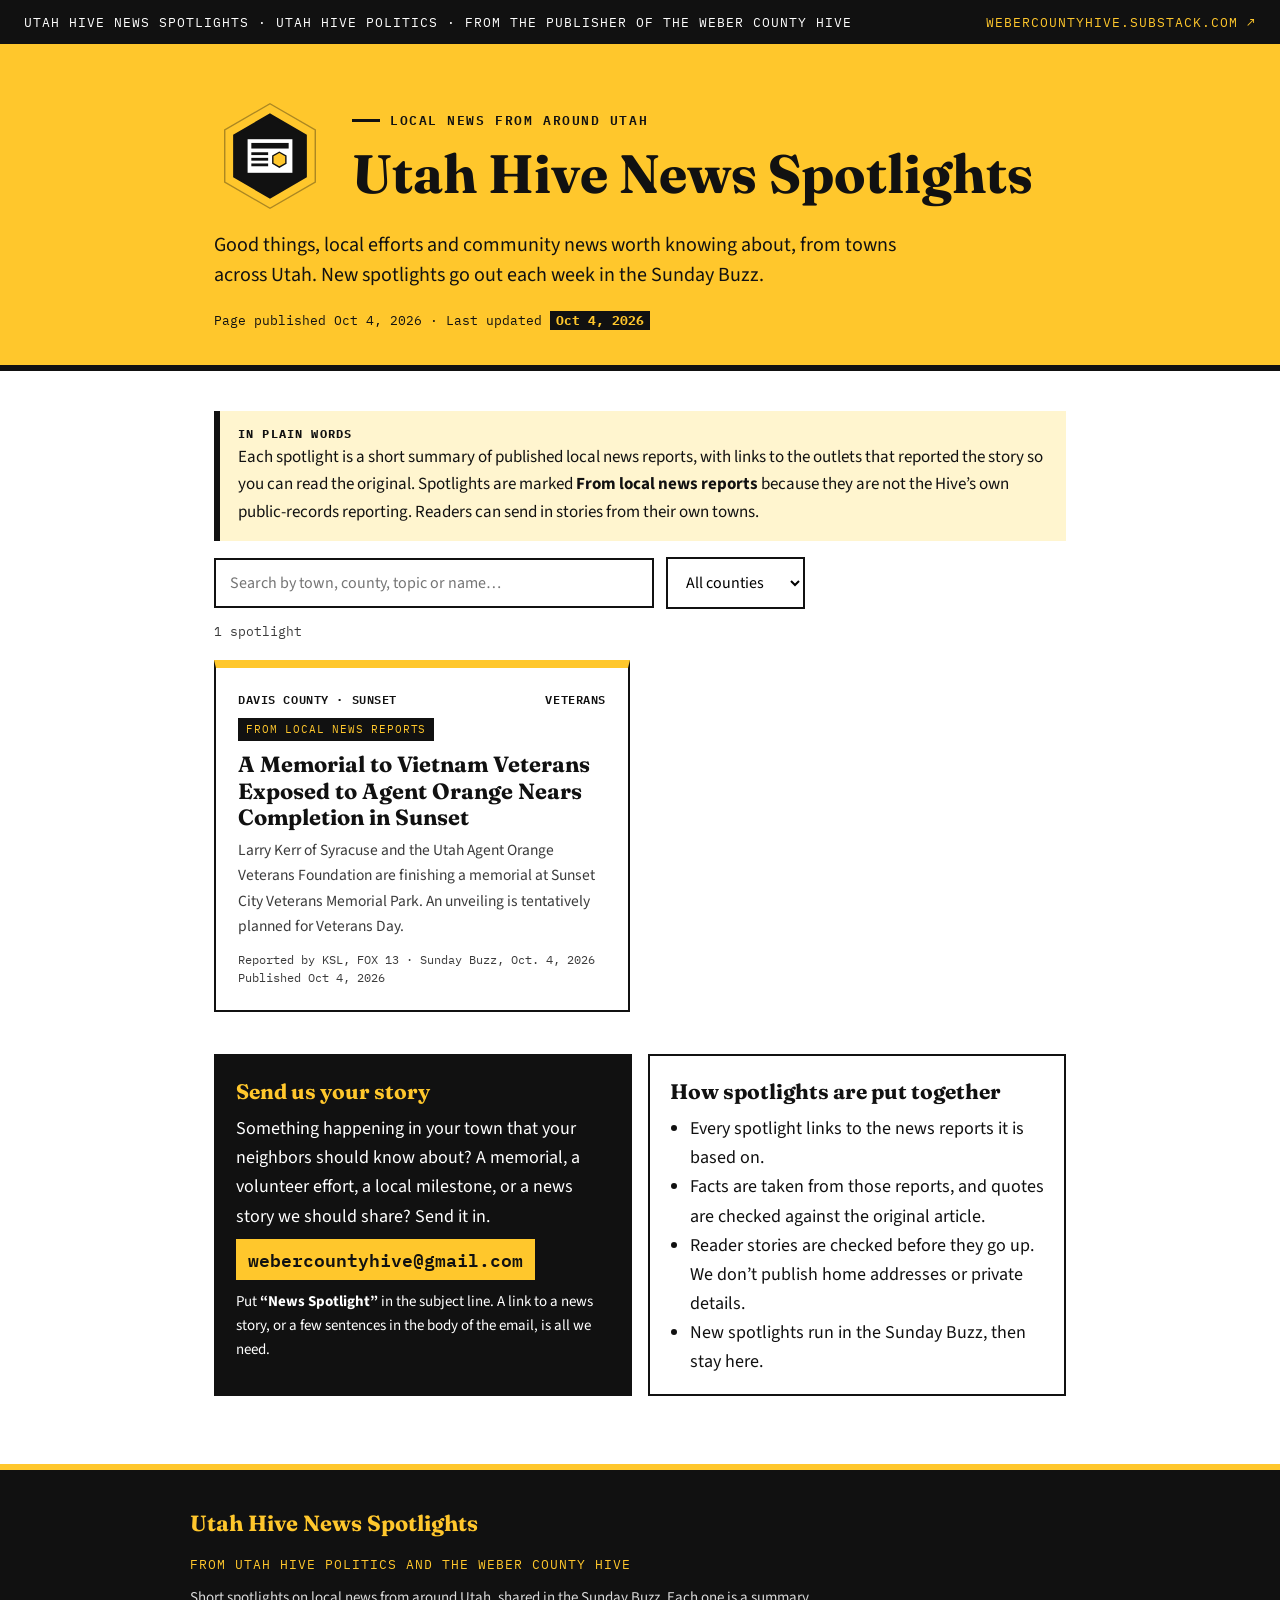
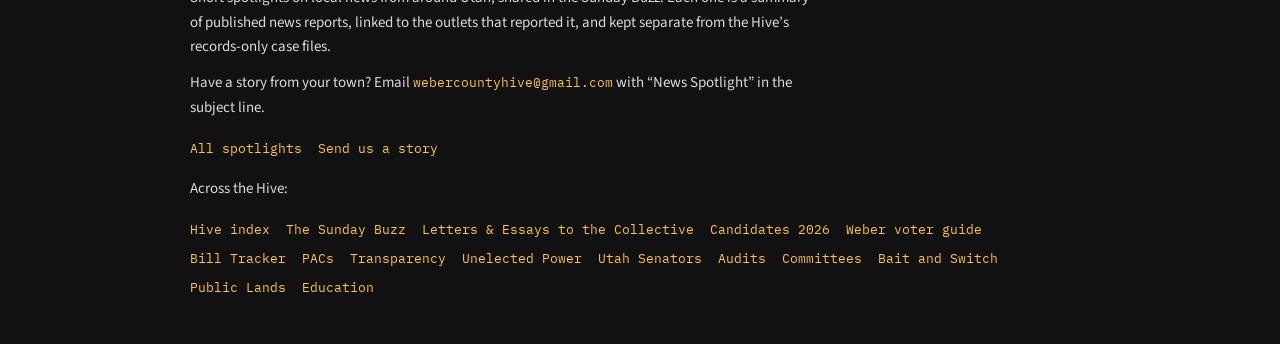
==== index.html @ 9577fe10 "Add files via upload" ====
<!DOCTYPE html>
<html lang="en">
<head>
<meta charset="UTF-8">
<meta name="viewport" content="width=device-width, initial-scale=1.0">
<title>Utah Hive News Spotlights — Utah Hive Politics</title>
<meta name="description" content="Short spotlights on local news from around Utah, shared in the Sunday Buzz, with links to the outlets that reported each story.">
<link rel="icon" href="data:image/svg+xml,%3Csvg xmlns='http://www.w3.org/2000/svg' viewBox='0 0 120 120'%3E%3Cpolygon points='60,8 105,34 105,86 60,112 15,86 15,34' fill='%23111' stroke='%23FFC72C' stroke-width='8'/%3E%3Cpolygon points='60,44 74,52 74,68 60,76 46,68 46,52' fill='%23FFC72C'/%3E%3C/svg%3E">
<link rel="preconnect" href="https://fonts.googleapis.com"><link rel="preconnect" href="https://fonts.gstatic.com" crossorigin><link href="https://fonts.googleapis.com/css2?family=Fraunces:ital,opsz,wght@0,9..144,400;0,9..144,600;0,9..144,700;1,9..144,500&family=Source+Sans+3:ital,wght@0,400;0,600;0,700;1,400&family=IBM+Plex+Mono:wght@400;500;600&display=swap" rel="stylesheet">
<link rel="stylesheet" href="style.css?v=1">
</head>
<body>
<div class="topbar"><span>Utah Hive News Spotlights · Utah Hive Politics · from the publisher of The Weber County Hive</span><a href="https://webercountyhive.substack.com/" target="_blank" rel="noopener">webercountyhive.substack.com ↗</a></div>
<div class="band"><header class="masthead"><div class="mhead"><svg class="mark" viewBox="0 0 120 120" aria-hidden="true"><polygon points="60,4 108.5,32 108.5,88 60,116 11.5,88 11.5,32" fill="none" stroke="#111" stroke-opacity=".35" stroke-width="1.5"/><polygon points="60,16 98,38 98,82 60,104 22,82 22,38" fill="#111" stroke="#111" stroke-width="3"/><rect x="36" y="42" width="48" height="36" fill="#fff"/><rect x="40" y="46" width="40" height="6" fill="#111"/><rect x="40" y="56" width="18" height="3" fill="#111"/><rect x="40" y="62" width="18" height="3" fill="#111"/><rect x="40" y="68" width="18" height="3" fill="#111"/><polygon points="70,56 77,60 77,68 70,72 63,68 63,60" fill="#FFC72C" stroke="#111" stroke-width="1.5"/></svg><div>
  <div class="eyebrow">Local news from around Utah</div>
  <h1 class="title">Utah Hive News Spotlights</h1></div></div>
  <p class="dek">Good things, local efforts and community news worth knowing about, from towns across Utah. New spotlights go out each week in the Sunday Buzz.</p>
  <div class="dates">Page published <span data-site="pagePublished"></span> · Last updated <span class="upd" data-site="pageUpdated"></span></div>
</header></div>

<section>
  <p class="plain"><b>IN PLAIN WORDS</b>Each spotlight is a short summary of published local news reports, with links to the outlets that reported the story so you can read the original. Spotlights are marked <strong>From local news reports</strong> because they are not the Hive&rsquo;s own public-records reporting. Readers can send in stories from their own towns.</p>
  <div class="bar">
    <input id="q" type="text" placeholder="Search by town, county, topic or name…" autocomplete="off" aria-label="Search spotlights">
    <select id="county" aria-label="Filter by county"><option value="">All counties</option></select>
    <div class="count" id="count"></div>
  </div>
  <div class="docket" id="docket"></div>
  <div class="empty" id="empty" style="display:none;"><h3>Nothing matches that search</h3><div>Try a town or county name.</div></div>
</section>

<section id="submit">
  <div class="two">
    <div class="box dark"><h3>Send us your story</h3>
      <p style="margin:0;">Something happening in your town that your neighbors should know about? A memorial, a volunteer effort, a local milestone, or a news story we should share? Send it in.</p>
      <a class="email" href="mailto:webercountyhive@gmail.com?subject=News%20Spotlight">webercountyhive@gmail.com</a>
      <p style="margin:6px 0 0;font-size:15px;">Put <strong>&ldquo;News Spotlight&rdquo;</strong> in the subject line. A link to a news story, or a few sentences in the body of the email, is all we need.</p></div>
    <div class="box"><h3>How spotlights are put together</h3>
      <ul style="margin:0;padding-left:20px;">
        <li>Every spotlight links to the news reports it is based on.</li>
        <li>Facts are taken from those reports, and quotes are checked against the original article.</li>
        <li>Reader stories are checked before they go up. We don&rsquo;t publish home addresses or private details.</li>
        <li>New spotlights run in the Sunday Buzz, then stay here.</li>
      </ul></div>
  </div>
</section>

<footer class="site-footer"><div class="wrap">
  <h3>Utah Hive News Spotlights</h3><p style="color:var(--yellow);font-family:'IBM Plex Mono',monospace;font-size:12.5px;letter-spacing:.08em;text-transform:uppercase;">From Utah Hive Politics and The Weber County Hive</p>
  <p>Short spotlights on local news from around Utah, shared in the Sunday Buzz. Each one is a summary of published news reports, linked to the outlets that reported it, and kept separate from the Hive&rsquo;s records-only case files.</p>
  <p>Have a story from your town? Email <a href="mailto:webercountyhive@gmail.com?subject=News%20Spotlight">webercountyhive@gmail.com</a> with &ldquo;News Spotlight&rdquo; in the subject line.</p>
  <div class="site-links"><a href="index.html">All spotlights</a><a href="index.html#submit">Send us a story</a></div>
  <p style="margin-top:6px;">Across the Hive:</p>
  <div class="site-links"><a href="https://weber-county-hive.github.io/-weber-county-hive-index/">Hive index</a><a href="https://weber-county-hive.github.io/sunday_buzz/">The Sunday Buzz</a><a href="https://weber-county-hive.github.io/Letters-Essays-to-the-Collective/">Letters &amp; Essays to the Collective</a><a href="https://weber-county-hive.github.io/candidates2026/">Candidates 2026</a><a href="https://weber-county-hive.github.io/candidates2026/weber-2026-voter-guide.html">Weber voter guide</a><a href="https://weber-county-hive.github.io/Bill-Tracker/">Bill Tracker</a><a href="https://weber-county-hive.github.io/pac/">PACs</a><a href="https://weber-county-hive.github.io/Transparency/">Transparency</a><a href="https://weber-county-hive.github.io/Unelected-Power/">Unelected Power</a><a href="https://weber-county-hive.github.io/utah-senators/">Utah Senators</a><a href="https://weber-county-hive.github.io/audits/">Audits</a><a href="https://weber-county-hive.github.io/committees/">Committees</a><a href="https://weber-county-hive.github.io/bait-and-switch/">Bait and Switch</a><a href="https://weber-county-hive.github.io/public-lands/">Public Lands</a><a href="https://weber-county-hive.github.io/Education/">Education</a></div>
</div></footer>
<script src="spotlights-data.js?v=1"></script>
<script>
document.querySelectorAll('[data-site]').forEach(el=>{el.textContent=SITE[el.dataset.site];});
const docket=document.getElementById('docket'),q=document.getElementById('q'),sel=document.getElementById('county'),count=document.getElementById('count'),empty=document.getElementById('empty');
function esc(s){return String(s==null?'':s).replace(/[&<>"]/g,c=>({'&':'&amp;','<':'&lt;','>':'&gt;','"':'&quot;'}[c]));}
[...new Set(SPOTLIGHTS.map(s=>s.county))].sort().forEach(c=>{const o=document.createElement('option');o.value=c;o.textContent=c;sel.appendChild(o);});
function card(s){
  const dl=s.updated&&s.updated!==s.published?`Published ${esc(s.published)} · <strong>Updated ${esc(s.updated)}</strong>`:`Published ${esc(s.published)}`;
  return `<a class="card" href="${esc(s.link)}"><div class="row"><span>${esc(s.county)}${s.city?' · '+esc(s.city):''}</span><span>${esc(s.topic)}</span></div><span class="badge ${s.from==='reader'?'rdr':''}">${s.from==='reader'?'Sent in by a reader':'From local news reports'}</span><h2>${esc(s.title)}</h2><p>${esc(s.summary)}</p><div class="meta">Reported by ${esc((s.sources||[]).join(', '))}${s.buzz?' · Sunday Buzz, '+esc(s.buzz):''}</div><div class="meta">${dl}</div></a>`;
}
function render(){
  const t=q.value.trim().toLowerCase(),c=sel.value;
  const list=SPOTLIGHTS.filter(s=>(!c||s.county===c)&&(!t||[s.title,s.county,s.city,s.topic,s.summary,(s.sources||[]).join(' ')].join(' ').toLowerCase().includes(t)));
  docket.innerHTML=list.map(card).join('');
  empty.style.display=list.length?'none':'block';
  count.textContent=`${SPOTLIGHTS.length} spotlight${SPOTLIGHTS.length===1?'':'s'}`+(list.length!==SPOTLIGHTS.length?` · showing ${list.length}`:'');
}
q.addEventListener('input',render);sel.addEventListener('change',render);render();
</script>
</body>
</html>
---- style.css ----
/* Utah Hive News Spotlights — yellow, black and white */
:root{--yellow:#FFC72C;--yellow-soft:#FFF5CF;--black:#111111;--white:#FFFFFF;--ink:#111111;--ink-soft:#3B3B3B;--line:#D9D9D9;--max:900px;}
*{box-sizing:border-box;}
body{margin:0;background:var(--white);color:var(--ink);font-family:'Source Sans 3',sans-serif;font-size:18px;line-height:1.62;}
a{color:var(--black);text-decoration-color:var(--yellow);text-decoration-thickness:3px;text-underline-offset:3px;}
a:hover{background:var(--yellow-soft);}
h1,h2,h3{font-family:'Fraunces',serif;font-weight:700;margin:0;}
.mono{font-family:'IBM Plex Mono',monospace;}
.topbar{background:var(--black);color:var(--white);padding:12px 24px;font-family:'IBM Plex Mono',monospace;font-size:12.5px;letter-spacing:.08em;text-transform:uppercase;display:flex;justify-content:space-between;flex-wrap:wrap;gap:8px;}
.topbar a{color:var(--yellow);text-decoration:none;}
.topbar a:hover{background:none;color:var(--white);}
.band{background:var(--yellow);border-bottom:6px solid var(--black);}
header.masthead{padding:56px 24px 34px;max-width:var(--max);margin:0 auto;}
.mhead{display:flex;gap:26px;align-items:center;}
.mark{width:112px;height:112px;flex:none;}
.eyebrow{font-family:'IBM Plex Mono',monospace;font-size:13px;letter-spacing:.12em;text-transform:uppercase;margin-bottom:14px;display:flex;align-items:center;gap:10px;font-weight:600;}
.eyebrow::before{content:"";width:28px;height:3px;background:var(--black);display:inline-block;}
h1.title{font-size:clamp(32px,5.6vw,54px);line-height:1.06;max-width:780px;}
.dek{font-size:20px;max-width:700px;margin-top:18px;line-height:1.5;}
.dates{font-family:'IBM Plex Mono',monospace;font-size:13px;margin-top:18px;}
.dates .upd{font-weight:700;background:var(--black);color:var(--yellow);padding:1px 6px;}
.crumb{font-family:'IBM Plex Mono',monospace;font-size:12.5px;margin-bottom:18px;}
section{max-width:var(--max);margin:0 auto;padding:30px 24px 0;}
section h2{font-size:28px;margin-bottom:10px;}
.plain{background:var(--yellow-soft);border-left:6px solid var(--black);padding:14px 18px;margin:10px 0 16px;font-size:17px;}
.plain b{font-family:'IBM Plex Mono',monospace;font-size:11.5px;letter-spacing:.1em;display:block;}
.box{background:var(--white);border:2px solid var(--black);padding:18px 20px;margin:12px 0;}
.box h3{font-size:21px;margin-bottom:6px;}
.box.dark{background:var(--black);color:var(--white);}
.box.dark h3{color:var(--yellow);}
.box.dark a{color:var(--yellow);text-decoration-color:var(--white);}
.box.dark a:hover{background:none;color:var(--white);}
.email{display:inline-block;font-family:'IBM Plex Mono',monospace;font-size:18px;font-weight:600;background:var(--yellow);color:var(--black)!important;padding:6px 12px;margin:8px 0 4px;text-decoration:none!important;}
.email:hover{background:var(--white)!important;}
.two{display:grid;grid-template-columns:1fr 1fr;gap:16px;}
.bar{display:flex;gap:12px;flex-wrap:wrap;align-items:center;}
.bar input,.bar select{padding:12px 14px;font-size:16px;border:2px solid var(--black);background:var(--white);font-family:'Source Sans 3',sans-serif;}
.bar input{flex:1;min-width:200px;max-width:440px;}
.count{font-family:'IBM Plex Mono',monospace;font-size:13px;color:var(--ink-soft);width:100%;}
.docket{display:grid;grid-template-columns:repeat(auto-fill,minmax(300px,1fr));gap:20px;margin-top:18px;}
.card{background:var(--white);border:2px solid var(--black);border-top:8px solid var(--yellow);padding:22px;display:flex;flex-direction:column;text-decoration:none;color:var(--ink);}
.card:hover{background:var(--yellow-soft);box-shadow:6px 6px 0 var(--black);}
.row{display:flex;justify-content:space-between;gap:10px;font-family:'IBM Plex Mono',monospace;font-size:11.5px;letter-spacing:.05em;text-transform:uppercase;font-weight:600;}
.card h2{font-size:22px;line-height:1.2;margin:10px 0 8px;}
.card p{font-size:15.5px;color:var(--ink-soft);margin:0 0 12px;flex-grow:1;}
.meta{font-family:'IBM Plex Mono',monospace;font-size:11.5px;color:var(--ink-soft);}
.badge{display:inline-block;font-family:'IBM Plex Mono',monospace;font-size:10.5px;letter-spacing:.08em;text-transform:uppercase;padding:3px 8px;margin-top:10px;align-self:flex-start;background:var(--black);color:var(--yellow);}
.badge.rdr{background:var(--yellow);color:var(--black);border:1px solid var(--black);}
.empty{border:2px dashed var(--black);padding:26px;text-align:center;margin-top:18px;}
.label{display:inline-block;font-family:'IBM Plex Mono',monospace;font-size:12px;letter-spacing:.1em;text-transform:uppercase;background:var(--black);color:var(--yellow);padding:4px 10px;margin-bottom:12px;}
.facts{display:grid;grid-template-columns:repeat(auto-fit,minmax(190px,1fr));gap:12px;margin:14px 0;}
.fact{background:var(--black);color:var(--white);padding:16px;}
.fact .n{font-family:'Fraunces',serif;font-size:30px;font-weight:700;color:var(--yellow);line-height:1.1;}
.fact .l{font-family:'IBM Plex Mono',monospace;font-size:11.5px;letter-spacing:.06em;text-transform:uppercase;margin-top:6px;}
blockquote{margin:16px 0;padding:6px 0 6px 18px;border-left:6px solid var(--yellow);font-family:'Fraunces',serif;font-size:21px;}
blockquote cite{display:block;font-family:'IBM Plex Mono',monospace;font-size:12px;font-style:normal;margin-top:6px;color:var(--ink-soft);}
details{border:2px solid var(--black);padding:12px 16px;margin:14px 0;}
details summary{cursor:pointer;font-family:'IBM Plex Mono',monospace;font-size:13px;letter-spacing:.06em;text-transform:uppercase;font-weight:600;}
details ul{margin:10px 0 0;padding-left:20px;font-size:16px;}
.site-links{display:flex;flex-wrap:wrap;gap:8px 16px;margin-top:6px;}
footer.site-footer{background:var(--black);color:var(--white);padding:36px 24px 46px;margin-top:56px;border-top:6px solid var(--yellow);}
footer.site-footer .wrap{max-width:var(--max);margin:0 auto;display:flex;flex-direction:column;gap:12px;}
footer.site-footer h3{color:var(--yellow);font-size:22px;}
footer.site-footer p{color:#DADADA;font-size:15px;max-width:620px;margin:0;}
footer.site-footer a{color:var(--yellow);text-decoration:none;font-family:'IBM Plex Mono',monospace;font-size:13px;}
footer.site-footer a:hover{background:none;color:var(--white);}
@media(max-width:640px){.mhead{flex-direction:column;align-items:flex-start;gap:14px;}.mark{width:76px;height:76px;}header.masthead{padding:40px 16px 28px;}section{padding:24px 16px 0;}.two{grid-template-columns:1fr;}.topbar{padding:10px 16px;}}
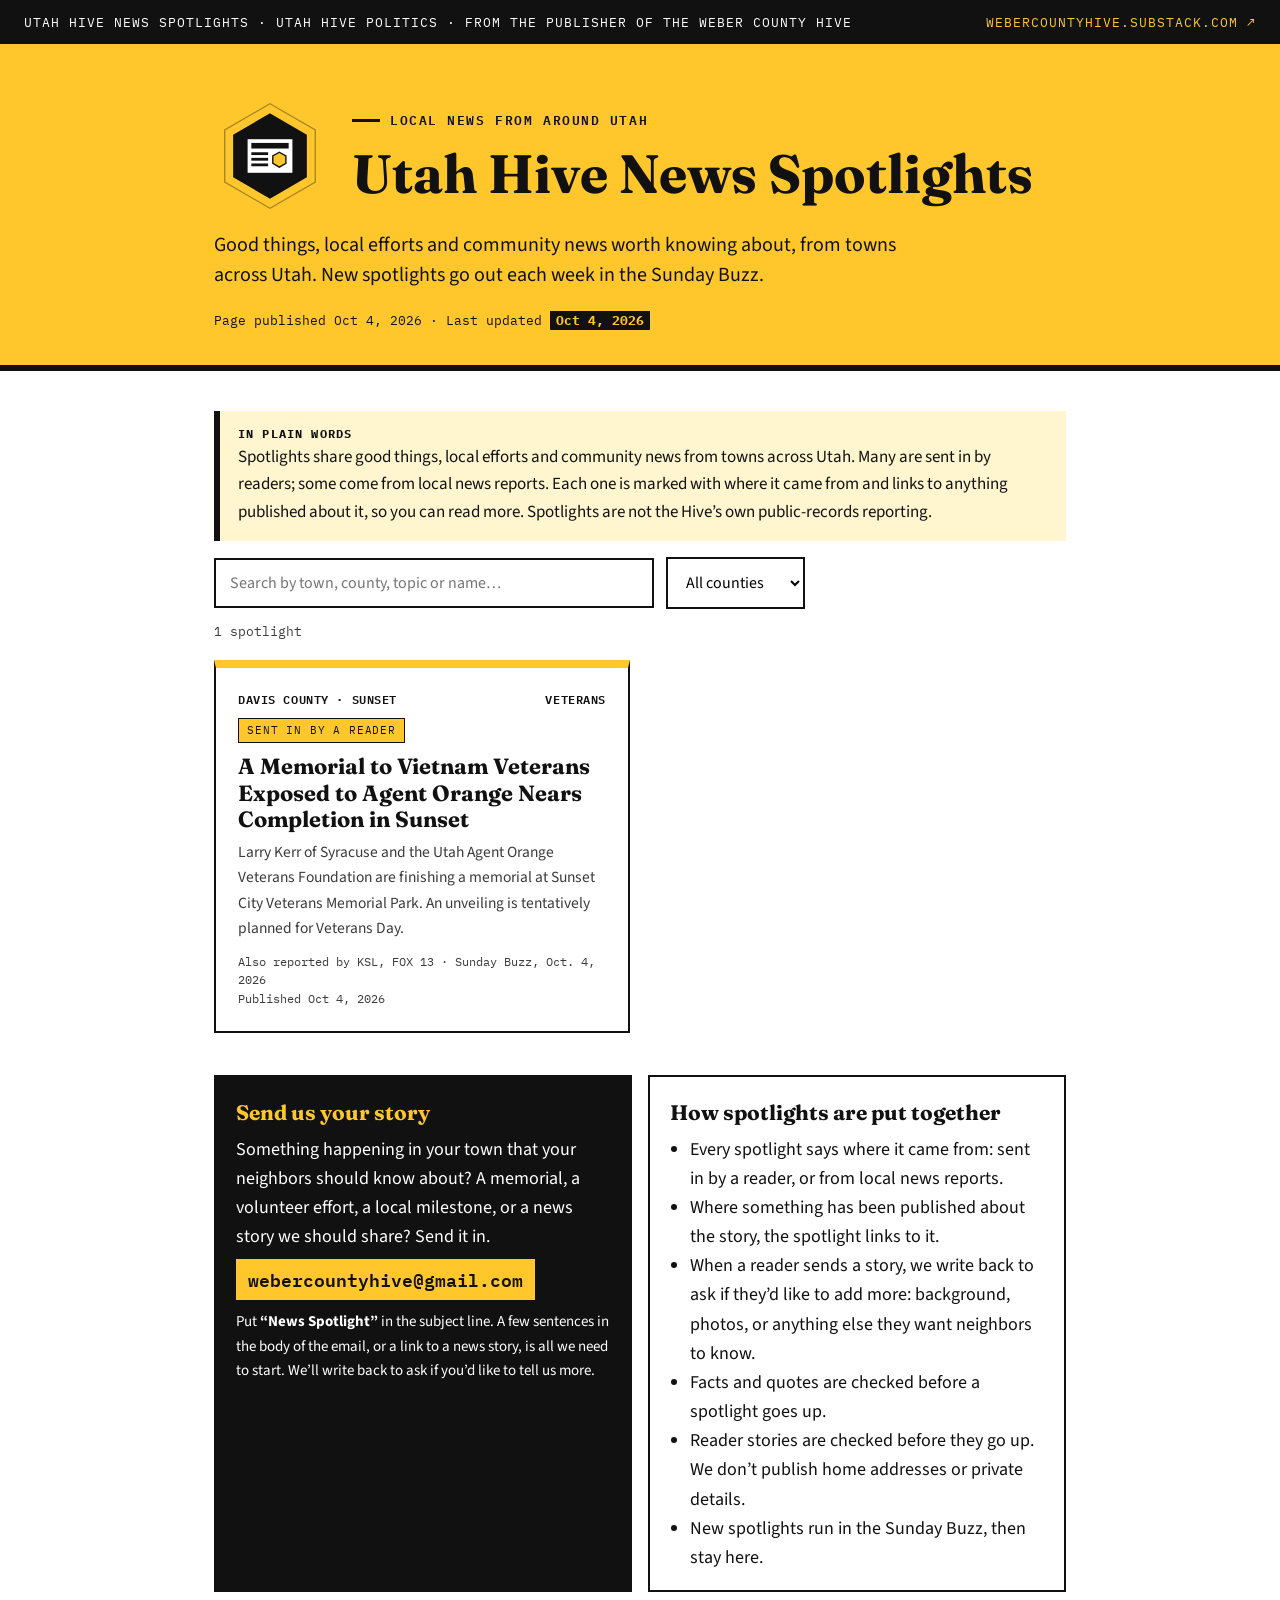
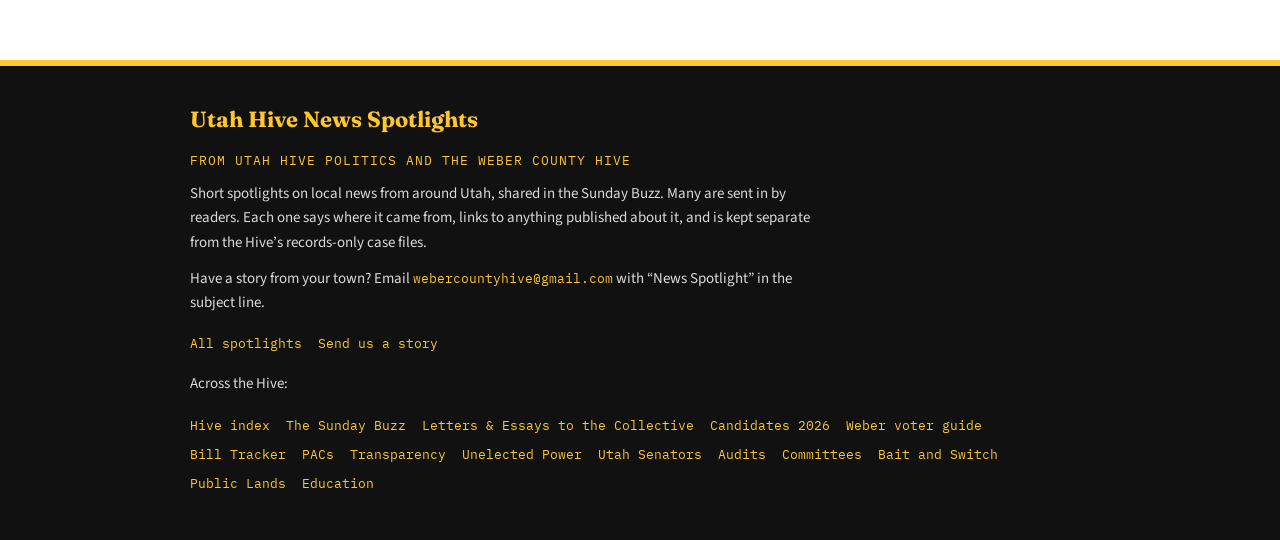
==== commit 1372724c: "Add files via upload" ====
--- a/index.html
+++ b/index.html
@@ -4,7 +4,7 @@
 <meta charset="UTF-8">
 <meta name="viewport" content="width=device-width, initial-scale=1.0">
 <title>Utah Hive News Spotlights — Utah Hive Politics</title>
-<meta name="description" content="Short spotlights on local news from around Utah, shared in the Sunday Buzz, with links to the outlets that reported each story.">
+<meta name="description" content="Short spotlights on local news from around Utah, shared in the Sunday Buzz, many sent in by readers.">
 <link rel="icon" href="data:image/svg+xml,%3Csvg xmlns='http://www.w3.org/2000/svg' viewBox='0 0 120 120'%3E%3Cpolygon points='60,8 105,34 105,86 60,112 15,86 15,34' fill='%23111' stroke='%23FFC72C' stroke-width='8'/%3E%3Cpolygon points='60,44 74,52 74,68 60,76 46,68 46,52' fill='%23FFC72C'/%3E%3C/svg%3E">
 <link rel="preconnect" href="https://fonts.googleapis.com"><link rel="preconnect" href="https://fonts.gstatic.com" crossorigin><link href="https://fonts.googleapis.com/css2?family=Fraunces:ital,opsz,wght@0,9..144,400;0,9..144,600;0,9..144,700;1,9..144,500&family=Source+Sans+3:ital,wght@0,400;0,600;0,700;1,400&family=IBM+Plex+Mono:wght@400;500;600&display=swap" rel="stylesheet">
 <link rel="stylesheet" href="style.css?v=1">
@@ -19,7 +19,7 @@
 </header></div>
 
 <section>
-  <p class="plain"><b>IN PLAIN WORDS</b>Each spotlight is a short summary of published local news reports, with links to the outlets that reported the story so you can read the original. Spotlights are marked <strong>From local news reports</strong> because they are not the Hive&rsquo;s own public-records reporting. Readers can send in stories from their own towns.</p>
+  <p class="plain"><b>IN PLAIN WORDS</b>Spotlights share good things, local efforts and community news from towns across Utah. Many are sent in by readers; some come from local news reports. Each one is marked with where it came from and links to anything published about it, so you can read more. Spotlights are not the Hive&rsquo;s own public-records reporting.</p>
   <div class="bar">
     <input id="q" type="text" placeholder="Search by town, county, topic or name…" autocomplete="off" aria-label="Search spotlights">
     <select id="county" aria-label="Filter by county"><option value="">All counties</option></select>
@@ -34,11 +34,13 @@
     <div class="box dark"><h3>Send us your story</h3>
       <p style="margin:0;">Something happening in your town that your neighbors should know about? A memorial, a volunteer effort, a local milestone, or a news story we should share? Send it in.</p>
       <a class="email" href="mailto:webercountyhive@gmail.com?subject=News%20Spotlight">webercountyhive@gmail.com</a>
-      <p style="margin:6px 0 0;font-size:15px;">Put <strong>&ldquo;News Spotlight&rdquo;</strong> in the subject line. A link to a news story, or a few sentences in the body of the email, is all we need.</p></div>
+      <p style="margin:6px 0 0;font-size:15px;">Put <strong>&ldquo;News Spotlight&rdquo;</strong> in the subject line. A few sentences in the body of the email, or a link to a news story, is all we need to start. We&rsquo;ll write back to ask if you&rsquo;d like to tell us more.</p></div>
     <div class="box"><h3>How spotlights are put together</h3>
       <ul style="margin:0;padding-left:20px;">
-        <li>Every spotlight links to the news reports it is based on.</li>
-        <li>Facts are taken from those reports, and quotes are checked against the original article.</li>
+        <li>Every spotlight says where it came from: sent in by a reader, or from local news reports.</li>
+        <li>Where something has been published about the story, the spotlight links to it.</li>
+        <li>When a reader sends a story, we write back to ask if they&rsquo;d like to add more: background, photos, or anything else they want neighbors to know.</li>
+        <li>Facts and quotes are checked before a spotlight goes up.</li>
         <li>Reader stories are checked before they go up. We don&rsquo;t publish home addresses or private details.</li>
         <li>New spotlights run in the Sunday Buzz, then stay here.</li>
       </ul></div>
@@ -47,7 +49,7 @@
 
 <footer class="site-footer"><div class="wrap">
   <h3>Utah Hive News Spotlights</h3><p style="color:var(--yellow);font-family:'IBM Plex Mono',monospace;font-size:12.5px;letter-spacing:.08em;text-transform:uppercase;">From Utah Hive Politics and The Weber County Hive</p>
-  <p>Short spotlights on local news from around Utah, shared in the Sunday Buzz. Each one is a summary of published news reports, linked to the outlets that reported it, and kept separate from the Hive&rsquo;s records-only case files.</p>
+  <p>Short spotlights on local news from around Utah, shared in the Sunday Buzz. Many are sent in by readers. Each one says where it came from, links to anything published about it, and is kept separate from the Hive&rsquo;s records-only case files.</p>
   <p>Have a story from your town? Email <a href="mailto:webercountyhive@gmail.com?subject=News%20Spotlight">webercountyhive@gmail.com</a> with &ldquo;News Spotlight&rdquo; in the subject line.</p>
   <div class="site-links"><a href="index.html">All spotlights</a><a href="index.html#submit">Send us a story</a></div>
   <p style="margin-top:6px;">Across the Hive:</p>
@@ -61,7 +63,7 @@
 [...new Set(SPOTLIGHTS.map(s=>s.county))].sort().forEach(c=>{const o=document.createElement('option');o.value=c;o.textContent=c;sel.appendChild(o);});
 function card(s){
   const dl=s.updated&&s.updated!==s.published?`Published ${esc(s.published)} · <strong>Updated ${esc(s.updated)}</strong>`:`Published ${esc(s.published)}`;
-  return `<a class="card" href="${esc(s.link)}"><div class="row"><span>${esc(s.county)}${s.city?' · '+esc(s.city):''}</span><span>${esc(s.topic)}</span></div><span class="badge ${s.from==='reader'?'rdr':''}">${s.from==='reader'?'Sent in by a reader':'From local news reports'}</span><h2>${esc(s.title)}</h2><p>${esc(s.summary)}</p><div class="meta">Reported by ${esc((s.sources||[]).join(', '))}${s.buzz?' · Sunday Buzz, '+esc(s.buzz):''}</div><div class="meta">${dl}</div></a>`;
+  return `<a class="card" href="${esc(s.link)}"><div class="row"><span>${esc(s.county)}${s.city?' · '+esc(s.city):''}</span><span>${esc(s.topic)}</span></div><span class="badge ${s.from==='reader'?'rdr':''}">${s.from==='reader'?'Sent in by a reader':'From local news reports'}</span><h2>${esc(s.title)}</h2><p>${esc(s.summary)}</p><div class="meta">${(s.sources||[]).length?'Also reported by '+esc(s.sources.join(', ')):''}${s.buzz?' · Sunday Buzz, '+esc(s.buzz):''}</div><div class="meta">${dl}</div></a>`;
 }
 function render(){
   const t=q.value.trim().toLowerCase(),c=sel.value;
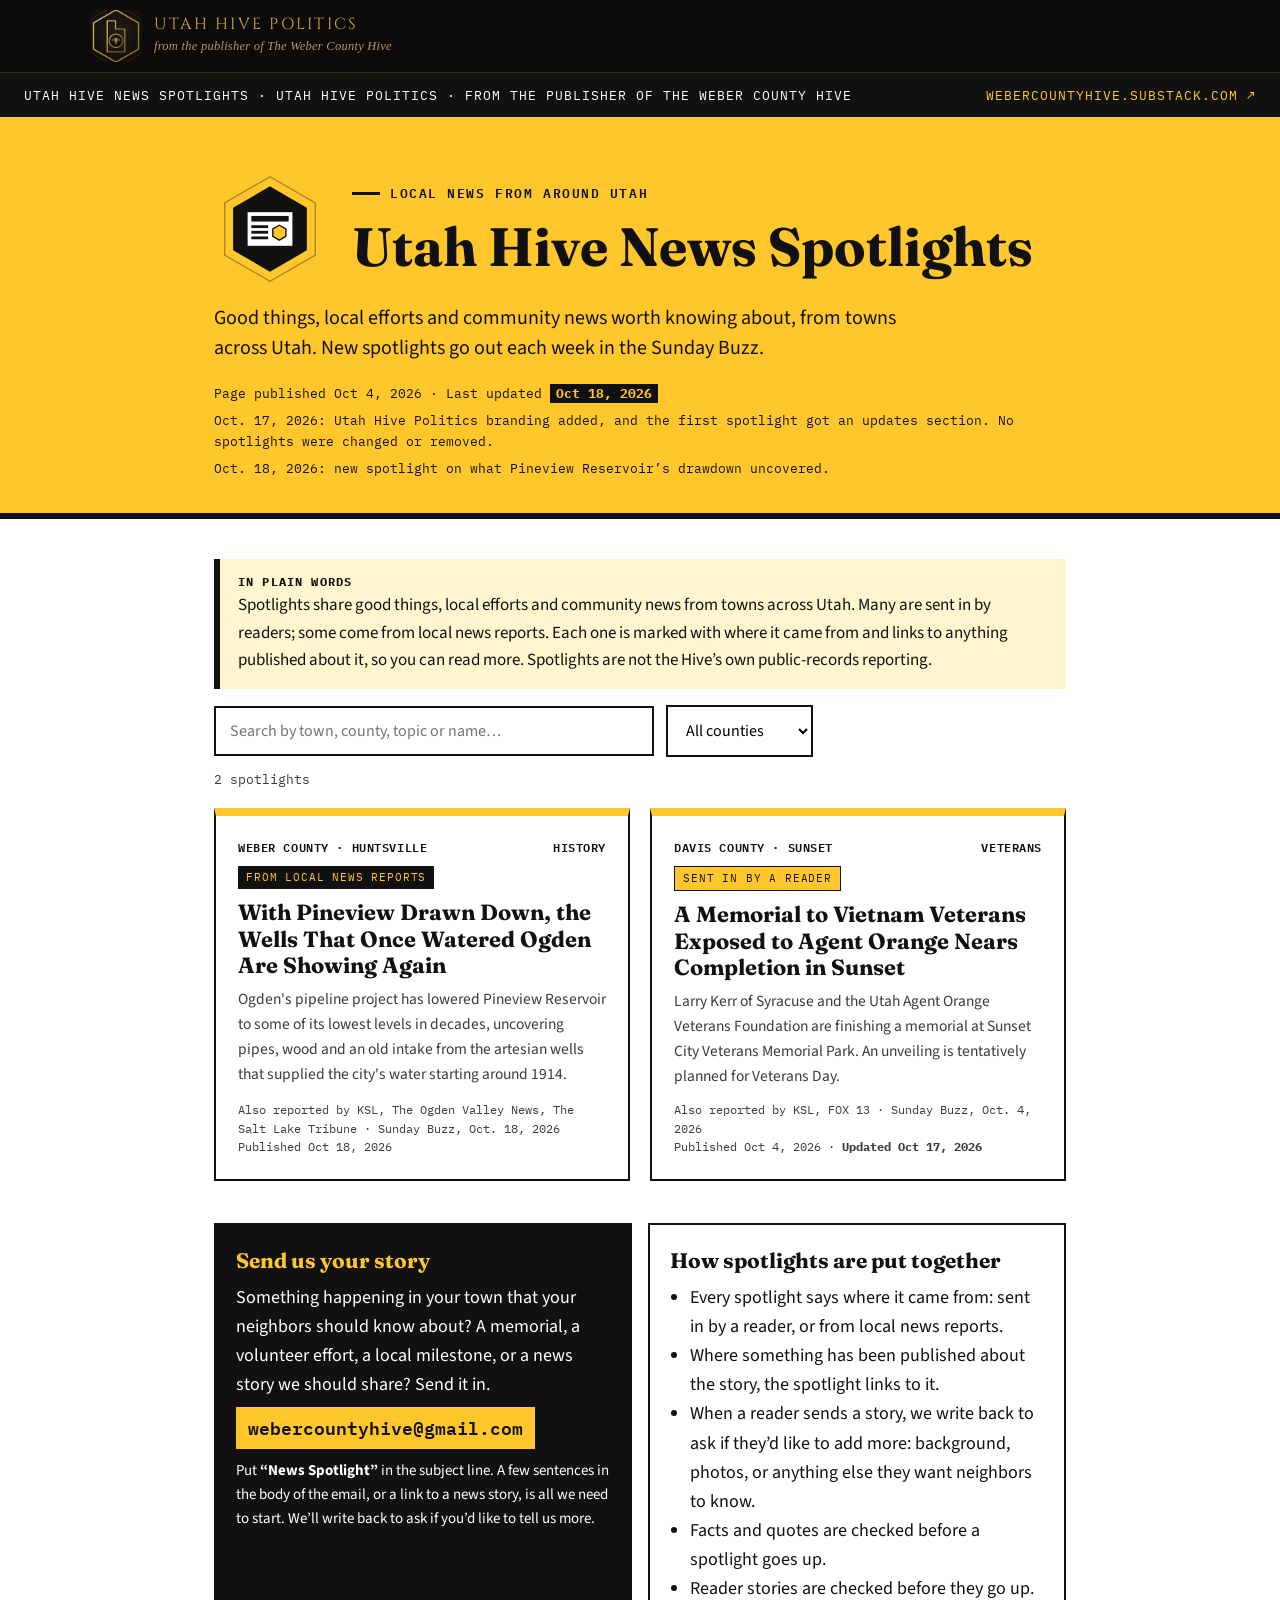
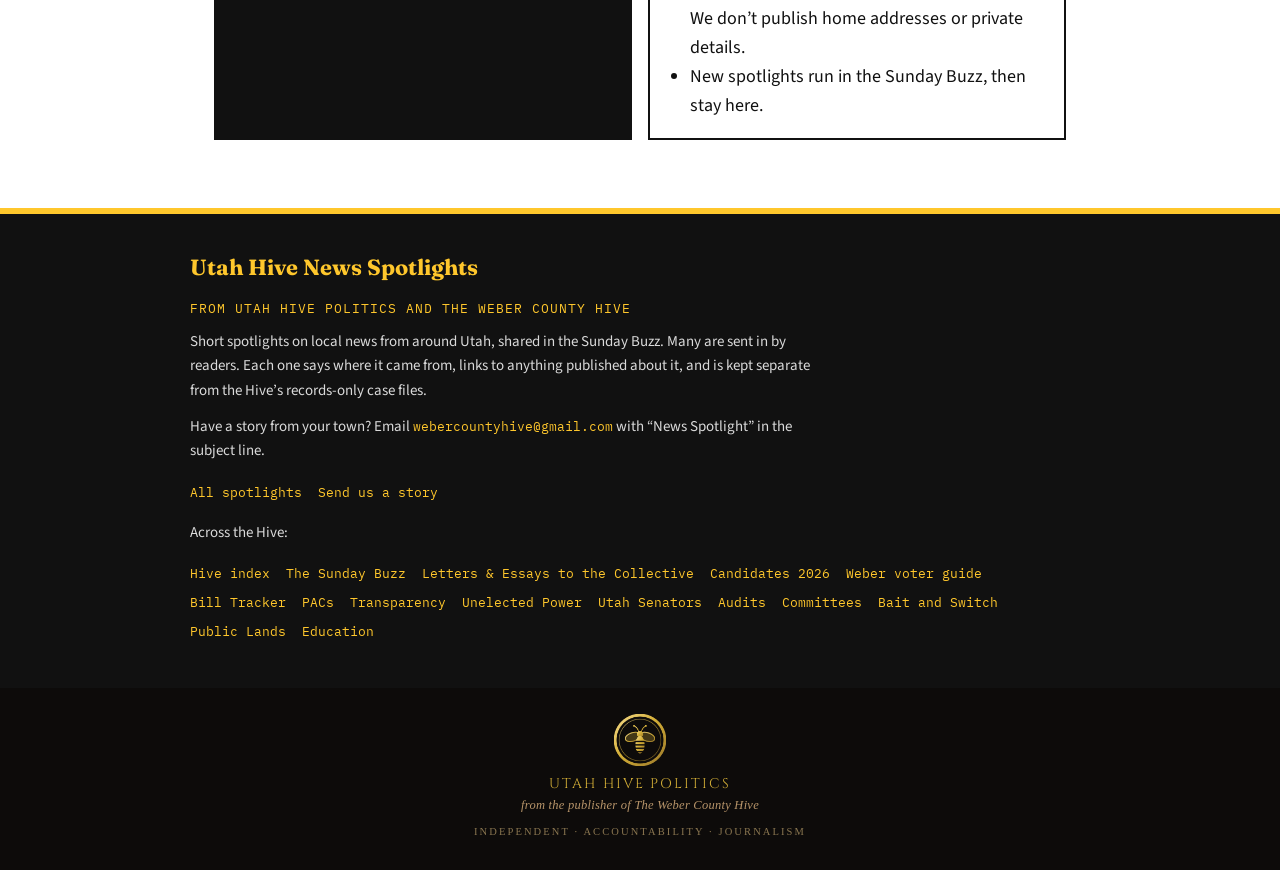
==== commit eeeabe3a: "Add files via upload" ====
--- a/index.html
+++ b/index.html
@@ -5,17 +5,21 @@
 <meta name="viewport" content="width=device-width, initial-scale=1.0">
 <title>Utah Hive News Spotlights — Utah Hive Politics</title>
 <meta name="description" content="Short spotlights on local news from around Utah, shared in the Sunday Buzz, many sent in by readers.">
-<link rel="icon" href="data:image/svg+xml,%3Csvg xmlns='http://www.w3.org/2000/svg' viewBox='0 0 120 120'%3E%3Cpolygon points='60,8 105,34 105,86 60,112 15,86 15,34' fill='%23111' stroke='%23FFC72C' stroke-width='8'/%3E%3Cpolygon points='60,44 74,52 74,68 60,76 46,68 46,52' fill='%23FFC72C'/%3E%3C/svg%3E">
+<link rel="icon" type="image/png" href="hive-bee.png">
+<link href="https://fonts.googleapis.com/css2?family=Cinzel:wght@500;600&display=swap" rel="stylesheet">
 <link rel="preconnect" href="https://fonts.googleapis.com"><link rel="preconnect" href="https://fonts.gstatic.com" crossorigin><link href="https://fonts.googleapis.com/css2?family=Fraunces:ital,opsz,wght@0,9..144,400;0,9..144,600;0,9..144,700;1,9..144,500&family=Source+Sans+3:ital,wght@0,400;0,600;0,700;1,400&family=IBM+Plex+Mono:wght@400;500;600&display=swap" rel="stylesheet">
-<link rel="stylesheet" href="style.css?v=1">
+<link rel="stylesheet" href="style.css?v=2">
 </head>
 <body>
+<div class="hb-bar"><a href="https://webercountyhive.substack.com/" target="_blank" rel="noopener"><img src="uhp-badge.png" alt="Utah Hive Politics logo"><span><span class="hb-name">Utah Hive Politics</span><span class="hb-sub">from the publisher of The Weber County Hive</span></span></a></div>
 <div class="topbar"><span>Utah Hive News Spotlights · Utah Hive Politics · from the publisher of The Weber County Hive</span><a href="https://webercountyhive.substack.com/" target="_blank" rel="noopener">webercountyhive.substack.com ↗</a></div>
 <div class="band"><header class="masthead"><div class="mhead"><svg class="mark" viewBox="0 0 120 120" aria-hidden="true"><polygon points="60,4 108.5,32 108.5,88 60,116 11.5,88 11.5,32" fill="none" stroke="#111" stroke-opacity=".35" stroke-width="1.5"/><polygon points="60,16 98,38 98,82 60,104 22,82 22,38" fill="#111" stroke="#111" stroke-width="3"/><rect x="36" y="42" width="48" height="36" fill="#fff"/><rect x="40" y="46" width="40" height="6" fill="#111"/><rect x="40" y="56" width="18" height="3" fill="#111"/><rect x="40" y="62" width="18" height="3" fill="#111"/><rect x="40" y="68" width="18" height="3" fill="#111"/><polygon points="70,56 77,60 77,68 70,72 63,68 63,60" fill="#FFC72C" stroke="#111" stroke-width="1.5"/></svg><div>
   <div class="eyebrow">Local news from around Utah</div>
   <h1 class="title">Utah Hive News Spotlights</h1></div></div>
   <p class="dek">Good things, local efforts and community news worth knowing about, from towns across Utah. New spotlights go out each week in the Sunday Buzz.</p>
   <div class="dates">Page published <span data-site="pagePublished"></span> · Last updated <span class="upd" data-site="pageUpdated"></span></div>
+  <div class="dates" style="margin-top:6px">Oct. 17, 2026: Utah Hive Politics branding added, and the first spotlight got an updates section. No spotlights were changed or removed.</div>
+  <div class="dates" style="margin-top:6px">Oct. 18, 2026: new spotlight on what Pineview Reservoir&rsquo;s drawdown uncovered.</div>
 </header></div>
 
 <section>
@@ -55,7 +59,9 @@
   <p style="margin-top:6px;">Across the Hive:</p>
   <div class="site-links"><a href="https://weber-county-hive.github.io/-weber-county-hive-index/">Hive index</a><a href="https://weber-county-hive.github.io/sunday_buzz/">The Sunday Buzz</a><a href="https://weber-county-hive.github.io/Letters-Essays-to-the-Collective/">Letters &amp; Essays to the Collective</a><a href="https://weber-county-hive.github.io/candidates2026/">Candidates 2026</a><a href="https://weber-county-hive.github.io/candidates2026/weber-2026-voter-guide.html">Weber voter guide</a><a href="https://weber-county-hive.github.io/Bill-Tracker/">Bill Tracker</a><a href="https://weber-county-hive.github.io/pac/">PACs</a><a href="https://weber-county-hive.github.io/Transparency/">Transparency</a><a href="https://weber-county-hive.github.io/Unelected-Power/">Unelected Power</a><a href="https://weber-county-hive.github.io/utah-senators/">Utah Senators</a><a href="https://weber-county-hive.github.io/audits/">Audits</a><a href="https://weber-county-hive.github.io/committees/">Committees</a><a href="https://weber-county-hive.github.io/bait-and-switch/">Bait and Switch</a><a href="https://weber-county-hive.github.io/public-lands/">Public Lands</a><a href="https://weber-county-hive.github.io/Education/">Education</a></div>
 </div></footer>
-<script src="spotlights-data.js?v=1"></script>
+<div class="hb-foot"><img src="hive-bee.png" alt=""><span class="hb-name">Utah Hive Politics</span><span class="hb-sub">from the publisher of The Weber County Hive</span><span class="hb-tag">Independent · Accountability · Journalism</span></div>
+
+<script src="spotlights-data.js?v=2"></script>
 <script>
 document.querySelectorAll('[data-site]').forEach(el=>{el.textContent=SITE[el.dataset.site];});
 const docket=document.getElementById('docket'),q=document.getElementById('q'),sel=document.getElementById('county'),count=document.getElementById('count'),empty=document.getElementById('empty');
@@ -74,5 +80,6 @@
 }
 q.addEventListener('input',render);sel.addEventListener('change',render);render();
 </script>
+<script data-goatcounter="https://weberhive.goatcounter.com/count" async src="//gc.zgo.at/count.js"></script>
 </body>
 </html>
--- a/style.css
+++ b/style.css
@@ -65,3 +65,21 @@
 footer.site-footer a{color:var(--yellow);text-decoration:none;font-family:'IBM Plex Mono',monospace;font-size:13px;}
 footer.site-footer a:hover{background:none;color:var(--white);}
 @media(max-width:640px){.mhead{flex-direction:column;align-items:flex-start;gap:14px;}.mark{width:76px;height:76px;}header.masthead{padding:40px 16px 28px;}section{padding:24px 16px 0;}.two{grid-template-columns:1fr;}.topbar{padding:10px 16px;}}
+
+
+.hb-bar{background:#0d0b0a;border-bottom:1px solid #3a2f1c;padding:10px 20px;}
+.hb-bar a{display:flex;align-items:center;gap:12px;max-width:1100px;margin:0 auto;text-decoration:none;}
+.hb-bar img{width:52px;height:52px;border-radius:4px;display:block;flex:none;}
+.hb-name{font-family:'Cinzel','Trajan Pro',Georgia,serif;color:#d4af37;font-size:16px;letter-spacing:.14em;text-transform:uppercase;line-height:1.2;display:block;}
+.hb-sub{font-family:Georgia,serif;font-style:italic;color:#b8956a;font-size:12.5px;letter-spacing:.02em;display:block;margin-top:2px;}
+.hb-foot{background:#0d0b0a;color:#b8956a;text-align:center;padding:26px 20px 30px;font-family:Georgia,serif;}
+.hb-foot img{width:52px;height:52px;display:block;margin:0 auto 10px;}
+.hb-foot .hb-name{font-size:14px;}
+.hb-foot .hb-tag{font-size:10.5px;letter-spacing:.2em;text-transform:uppercase;color:#8a7650;margin-top:8px;display:block;}
+@media(max-width:600px){.hb-bar{padding:8px 16px}.hb-bar img{width:38px;height:38px}.hb-name{font-size:13px}.hb-sub{font-size:11.5px}}
+
+/* Oct. 17, 2026: Utah Hive Politics branding + updates list */
+.updates{list-style:none;margin:10px 0 0;padding:0;border-left:4px solid var(--black)}
+.updates li{padding:0 0 16px 18px;position:relative}
+.updates li::before{content:"";position:absolute;left:-10px;top:6px;width:16px;height:16px;border-radius:50%;background:var(--yellow);border:3px solid var(--black)}
+.updates b{display:block;font-family:'IBM Plex Mono',monospace;font-size:13px;letter-spacing:.06em;text-transform:uppercase}
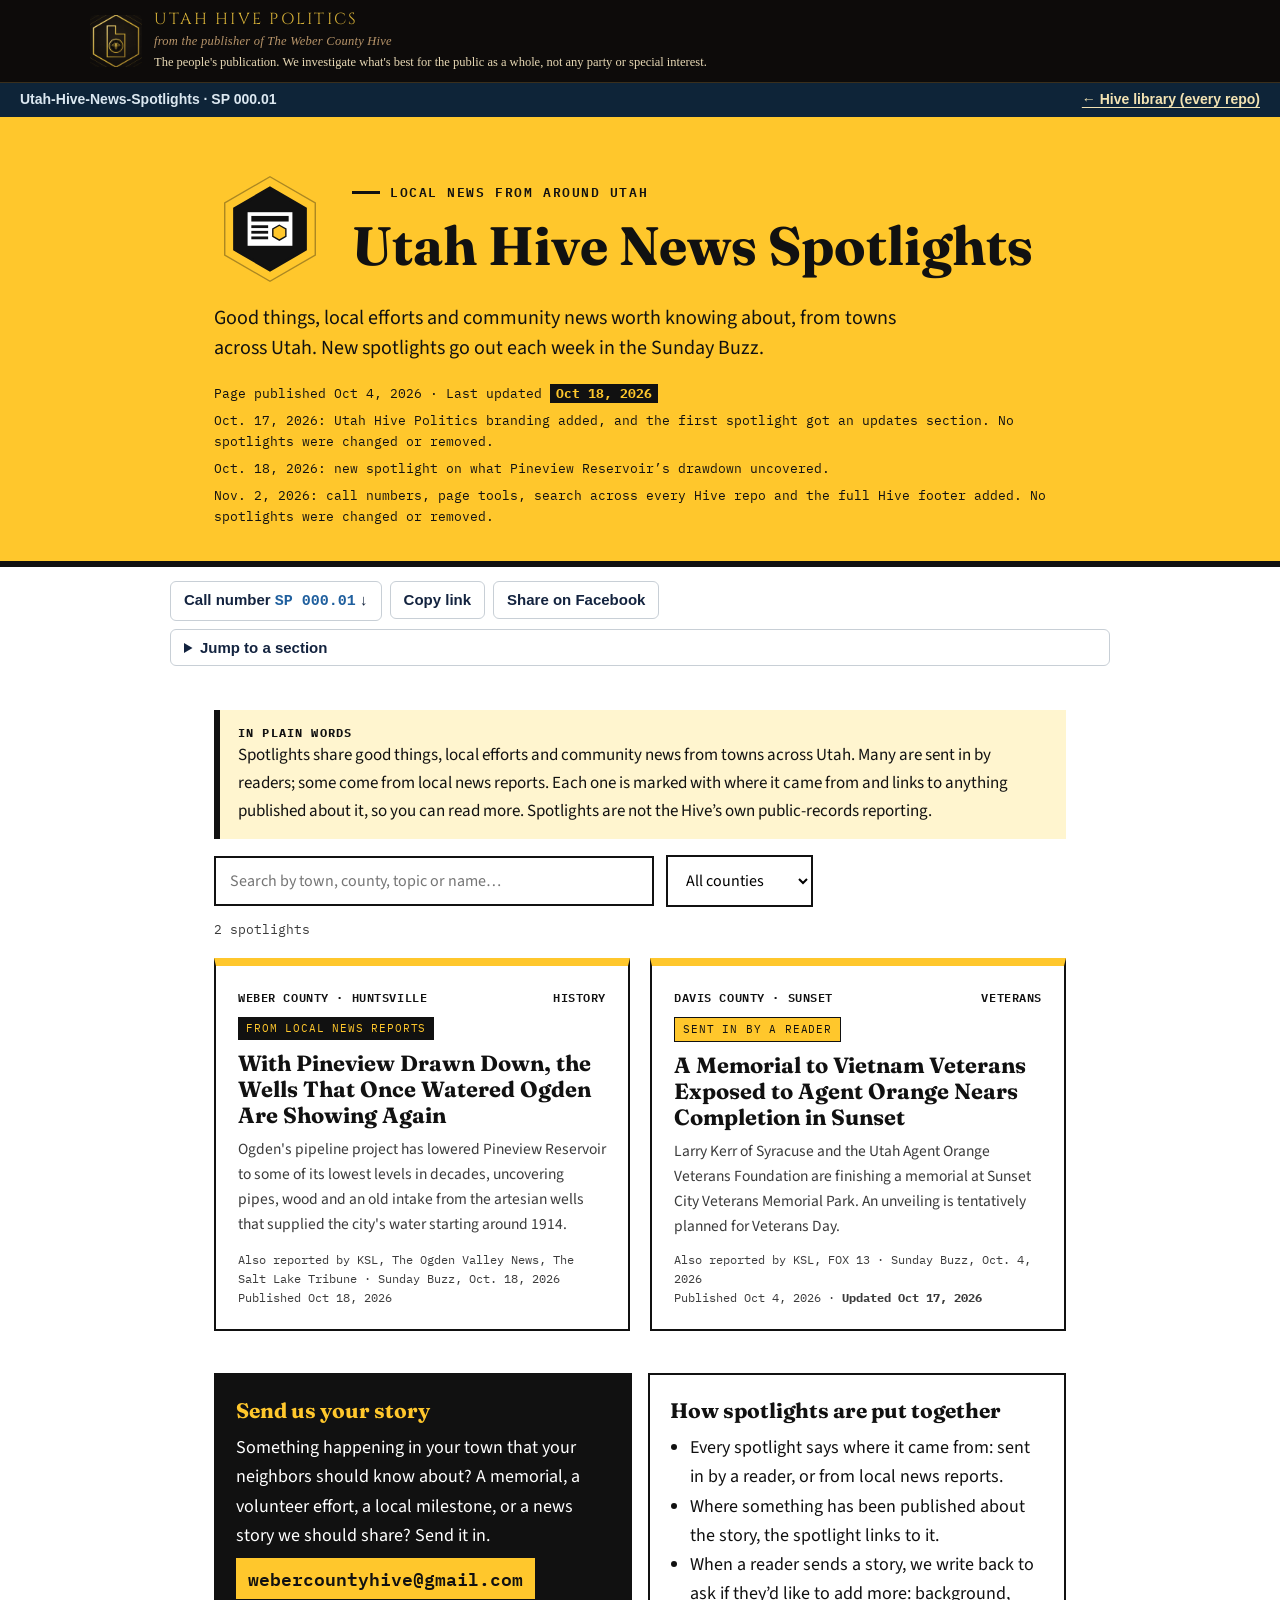
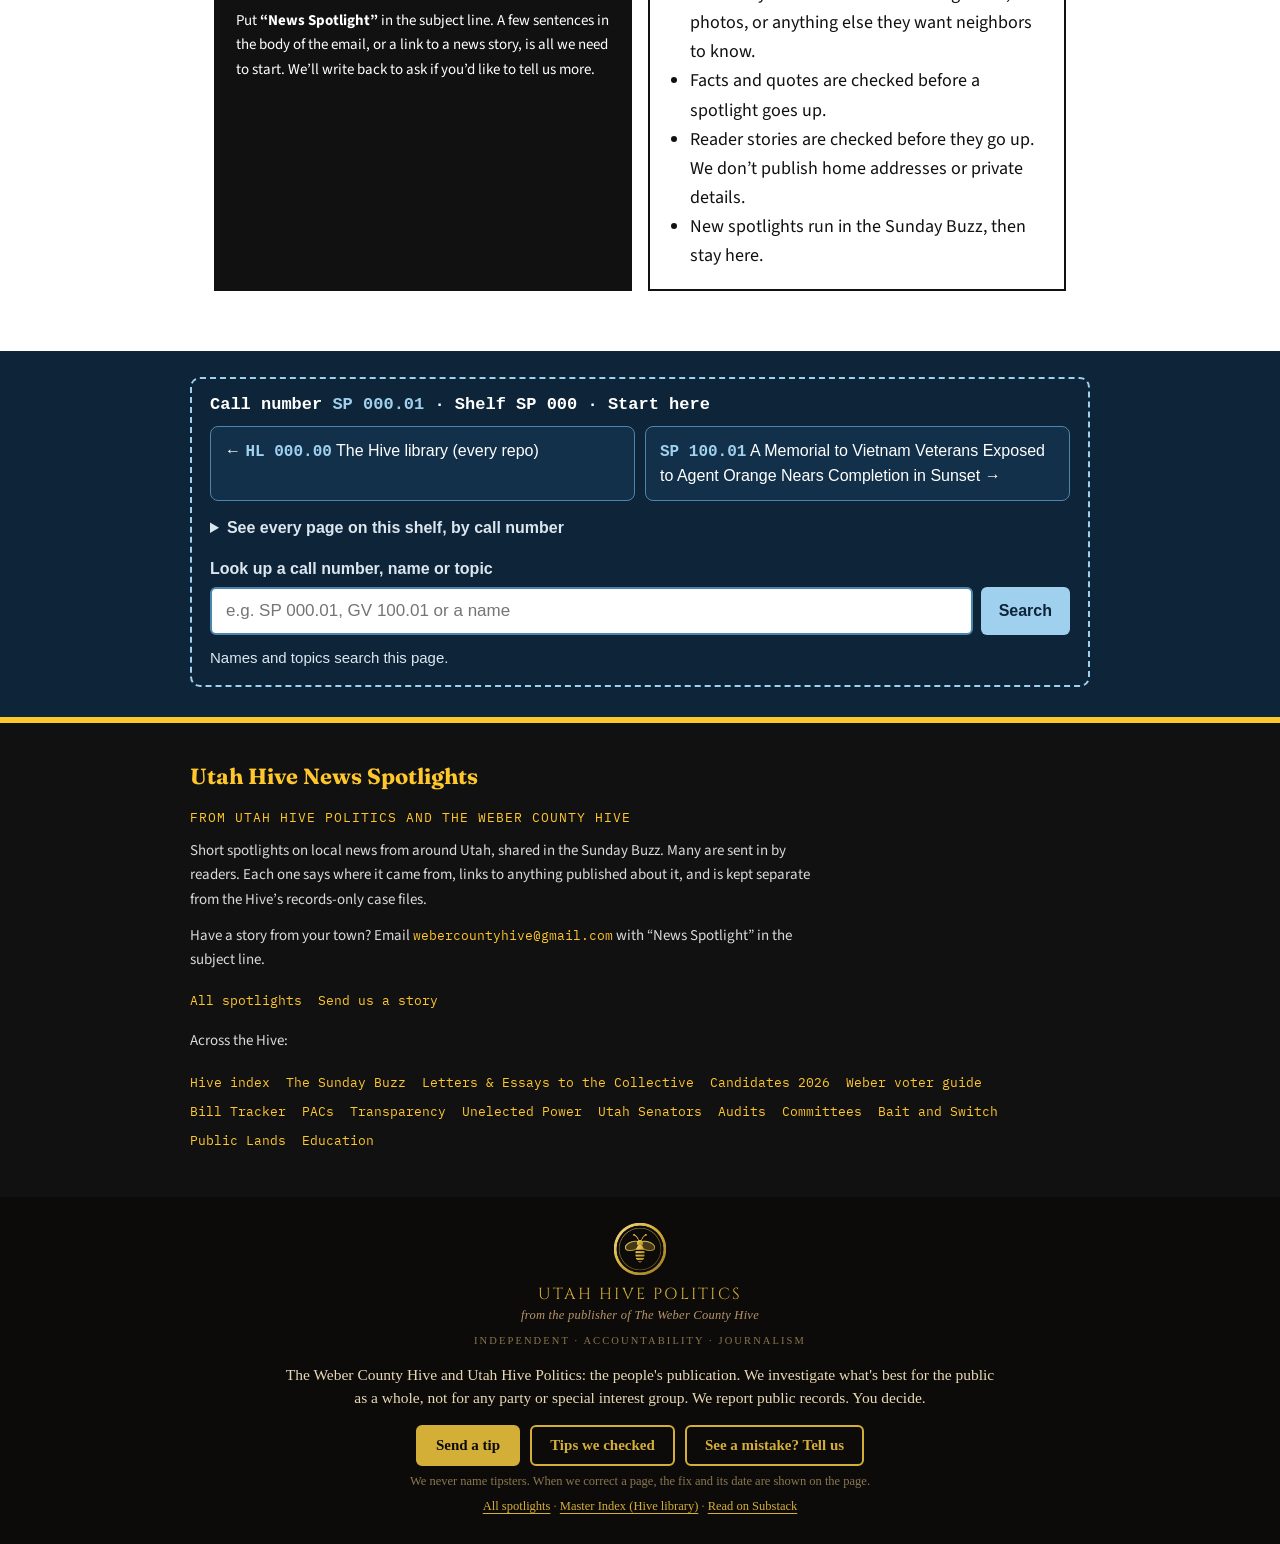
==== commit 2b0f171f: "Library standard: call numbers SP 000.01/100.01/100.02, Hive header and footer, page tools, dates (N" ====
--- a/index.html
+++ b/index.html
@@ -8,11 +8,11 @@
 <link rel="icon" type="image/png" href="hive-bee.png">
 <link href="https://fonts.googleapis.com/css2?family=Cinzel:wght@500;600&display=swap" rel="stylesheet">
 <link rel="preconnect" href="https://fonts.googleapis.com"><link rel="preconnect" href="https://fonts.gstatic.com" crossorigin><link href="https://fonts.googleapis.com/css2?family=Fraunces:ital,opsz,wght@0,9..144,400;0,9..144,600;0,9..144,700;1,9..144,500&family=Source+Sans+3:ital,wght@0,400;0,600;0,700;1,400&family=IBM+Plex+Mono:wght@400;500;600&display=swap" rel="stylesheet">
-<link rel="stylesheet" href="style.css?v=2">
+<link rel="stylesheet" href="style.css?v=3">
 </head>
 <body>
-<div class="hb-bar"><a href="https://webercountyhive.substack.com/" target="_blank" rel="noopener"><img src="uhp-badge.png" alt="Utah Hive Politics logo"><span><span class="hb-name">Utah Hive Politics</span><span class="hb-sub">from the publisher of The Weber County Hive</span></span></a></div>
-<div class="topbar"><span>Utah Hive News Spotlights · Utah Hive Politics · from the publisher of The Weber County Hive</span><a href="https://webercountyhive.substack.com/" target="_blank" rel="noopener">webercountyhive.substack.com ↗</a></div>
+<div class="hbx-top"><div class="hb-bar"><a href="https://webercountyhive.substack.com/" target="_blank" rel="noopener"><img src="uhp-badge.png" alt="Utah Hive Politics logo"><span><span class="hb-name">Utah Hive Politics</span><span class="hb-sub">from the publisher of The Weber County Hive</span><span class="hb-line-top">The people's publication. We investigate what's best for the public as a whole, not any party or special interest.</span></span></a></div>
+<div class="hbx-slim"><span>Utah-Hive-News-Spotlights · SP 000.01</span><span><a href="https://weber-county-hive.github.io/-weber-county-hive-index/">← Hive library (every repo)</a></span></div></div>
 <div class="band"><header class="masthead"><div class="mhead"><svg class="mark" viewBox="0 0 120 120" aria-hidden="true"><polygon points="60,4 108.5,32 108.5,88 60,116 11.5,88 11.5,32" fill="none" stroke="#111" stroke-opacity=".35" stroke-width="1.5"/><polygon points="60,16 98,38 98,82 60,104 22,82 22,38" fill="#111" stroke="#111" stroke-width="3"/><rect x="36" y="42" width="48" height="36" fill="#fff"/><rect x="40" y="46" width="40" height="6" fill="#111"/><rect x="40" y="56" width="18" height="3" fill="#111"/><rect x="40" y="62" width="18" height="3" fill="#111"/><rect x="40" y="68" width="18" height="3" fill="#111"/><polygon points="70,56 77,60 77,68 70,72 63,68 63,60" fill="#FFC72C" stroke="#111" stroke-width="1.5"/></svg><div>
   <div class="eyebrow">Local news from around Utah</div>
   <h1 class="title">Utah Hive News Spotlights</h1></div></div>
@@ -20,6 +20,7 @@
   <div class="dates">Page published <span data-site="pagePublished"></span> · Last updated <span class="upd" data-site="pageUpdated"></span></div>
   <div class="dates" style="margin-top:6px">Oct. 17, 2026: Utah Hive Politics branding added, and the first spotlight got an updates section. No spotlights were changed or removed.</div>
   <div class="dates" style="margin-top:6px">Oct. 18, 2026: new spotlight on what Pineview Reservoir&rsquo;s drawdown uncovered.</div>
+  <div class="dates" style="margin-top:6px">Nov. 2, 2026: call numbers, page tools, search across every Hive repo and the full Hive footer added. No spotlights were changed or removed.</div>
 </header></div>
 
 <section>
@@ -51,6 +52,7 @@
   </div>
 </section>
 
+<div class="hbx-shelfwrap"><div class="in"><div class="hbx-shelf" id="hbx-shelf"></div></div></div>
 <footer class="site-footer"><div class="wrap">
   <h3>Utah Hive News Spotlights</h3><p style="color:var(--yellow);font-family:'IBM Plex Mono',monospace;font-size:12.5px;letter-spacing:.08em;text-transform:uppercase;">From Utah Hive Politics and The Weber County Hive</p>
   <p>Short spotlights on local news from around Utah, shared in the Sunday Buzz. Many are sent in by readers. Each one says where it came from, links to anything published about it, and is kept separate from the Hive&rsquo;s records-only case files.</p>
@@ -59,7 +61,7 @@
   <p style="margin-top:6px;">Across the Hive:</p>
   <div class="site-links"><a href="https://weber-county-hive.github.io/-weber-county-hive-index/">Hive index</a><a href="https://weber-county-hive.github.io/sunday_buzz/">The Sunday Buzz</a><a href="https://weber-county-hive.github.io/Letters-Essays-to-the-Collective/">Letters &amp; Essays to the Collective</a><a href="https://weber-county-hive.github.io/candidates2026/">Candidates 2026</a><a href="https://weber-county-hive.github.io/candidates2026/weber-2026-voter-guide.html">Weber voter guide</a><a href="https://weber-county-hive.github.io/Bill-Tracker/">Bill Tracker</a><a href="https://weber-county-hive.github.io/pac/">PACs</a><a href="https://weber-county-hive.github.io/Transparency/">Transparency</a><a href="https://weber-county-hive.github.io/Unelected-Power/">Unelected Power</a><a href="https://weber-county-hive.github.io/utah-senators/">Utah Senators</a><a href="https://weber-county-hive.github.io/audits/">Audits</a><a href="https://weber-county-hive.github.io/committees/">Committees</a><a href="https://weber-county-hive.github.io/bait-and-switch/">Bait and Switch</a><a href="https://weber-county-hive.github.io/public-lands/">Public Lands</a><a href="https://weber-county-hive.github.io/Education/">Education</a></div>
 </div></footer>
-<div class="hb-foot"><img src="hive-bee.png" alt=""><span class="hb-name">Utah Hive Politics</span><span class="hb-sub">from the publisher of The Weber County Hive</span><span class="hb-tag">Independent · Accountability · Journalism</span></div>
+<div class="hb-foot"><img src="hive-bee.png" alt=""><span class="hb-name">Utah Hive Politics</span><span class="hb-sub">from the publisher of The Weber County Hive</span><span class="hb-tag">Independent &middot; Accountability &middot; Journalism</span><p class="hb-line">The Weber County Hive and Utah Hive Politics: the people's publication. We investigate what's best for the public as a whole, not for any party or special interest group. We report public records. You decide.</p><p class="hb-tips"><a class="hb-btn" href="https://weber-county-hive.github.io/-weber-county-hive-index/tips.html#send">Send a tip</a><a class="hb-btn hb-btn2" href="https://weber-county-hive.github.io/-weber-county-hive-index/tips.html">Tips we checked</a><a class="hb-btn hb-btn2" href="https://weber-county-hive.github.io/-weber-county-hive-index/tips.html#send">See a mistake? Tell us</a></p><p class="hb-small">We never name tipsters. When we correct a page, the fix and its date are shown on the page.</p><p class="hb-small"><a href="index.html">All spotlights</a> · <a href="https://weber-county-hive.github.io/-weber-county-hive-index/">Master Index (Hive library)</a> · <a href="https://webercountyhive.substack.com/">Read on Substack</a></p></div>
 
 <script src="spotlights-data.js?v=2"></script>
 <script>
@@ -80,6 +82,7 @@
 }
 q.addEventListener('input',render);sel.addEventListener('change',render);render();
 </script>
+<script src="sp-shelf.js?v=1"></script>
 <script data-goatcounter="https://weberhive.goatcounter.com/count" async src="//gc.zgo.at/count.js"></script>
 </body>
 </html>
--- a/style.css
+++ b/style.css
@@ -83,3 +83,48 @@
 .updates li{padding:0 0 16px 18px;position:relative}
 .updates li::before{content:"";position:absolute;left:-10px;top:6px;width:16px;height:16px;border-radius:50%;background:var(--yellow);border:3px solid var(--black)}
 .updates b{display:block;font-family:'IBM Plex Mono',monospace;font-size:13px;letter-spacing:.06em;text-transform:uppercase}
+/* Hive library standard (Nov. 2, 2026): top bar, page tools, call-number shelf, full footer */
+.hbx-top{margin:0}
+.hb-bar{background:#0d0b0a;border-bottom:1px solid #3a2f1c;padding:10px 20px}
+.hb-bar a{display:flex;align-items:center;gap:12px;max-width:1100px;margin:0 auto;text-decoration:none}
+.hb-bar img{width:52px;height:52px;border-radius:4px;display:block;flex:none}
+.hb-name{font-family:'Cinzel','Trajan Pro',Georgia,serif;color:#d4af37;font-size:16px;letter-spacing:.14em;text-transform:uppercase;line-height:1.2;display:block}
+.hb-sub{font-family:Georgia,serif;font-style:italic;color:#b8956a;font-size:12.5px;display:block;margin-top:2px}
+.hb-line-top{font-family:Georgia,serif;color:#e8d9b5;font-size:12.5px;display:block;margin-top:3px;line-height:1.4}
+.hbx-slim{background:#0e2438;color:#dbe7f0;font:600 14px/1.4 Arial,sans-serif;padding:7px 20px;display:flex;justify-content:space-between;gap:10px;flex-wrap:wrap}
+.hbx-slim a{color:#F3E3B3;text-decoration:underline}
+.hb-foot{background:#0d0b0a;color:#b8956a;text-align:center;padding:26px 20px 30px;font-family:Georgia,serif;line-height:1.5}
+.hb-foot img{width:52px;height:52px;display:block;margin:0 auto 10px}
+.hb-foot .hb-name,.hb-foot .hb-sub{display:block}
+.hb-foot .hb-tag{font-size:10.5px;letter-spacing:.2em;text-transform:uppercase;color:#8a7650;margin-top:8px;display:block}
+.hb-line{max-width:720px;margin:14px auto 0;color:#e8d9b5;font-size:15.5px;line-height:1.5}
+.hb-tips{margin:16px 0 4px;display:flex;gap:10px;justify-content:center;flex-wrap:wrap}
+.hb-btn{display:inline-block;border:2px solid #d4af37;background:#d4af37;color:#0d0b0a!important;font:700 15px Georgia,serif;padding:10px 18px;border-radius:6px;text-decoration:none!important}
+.hb-btn2{background:transparent;color:#d4af37!important}
+.hb-small{font-size:12.5px;color:#8a7650;margin:6px 0 0}
+.hb-small a{color:#d4af37;text-decoration:underline}
+.hb-foot p{max-width:720px;margin-left:auto!important;margin-right:auto!important}
+.hbx-tools{max-width:980px;margin:14px auto 4px;padding:0 20px;display:flex;flex-wrap:wrap;gap:8px;align-items:flex-start;font-family:Arial,sans-serif;position:relative;z-index:2}
+.hbx-tool{display:inline-block;font:700 15px Arial,sans-serif;color:#13233F!important;background:#fff;border:1px solid #c8cfd6;border-radius:6px;padding:9px 13px;text-decoration:none!important;cursor:pointer;line-height:1.2}
+.hbx-tool:hover{border-color:#13233F}.hbx-cnchip b{color:#1f5f9e;font-family:ui-monospace,Menlo,monospace}
+.hbx-jump{flex-basis:100%;order:5;border:1px solid #c8cfd6;border-radius:6px;background:#fff;color:#13233F}.hbx-jump summary{cursor:pointer;padding:9px 13px;font:700 15px Arial,sans-serif}
+.hbx-jump ol{margin:0;padding:4px 16px 12px 36px}.hbx-jump li{margin:6px 0;font-size:16.5px}.hbx-jump a{color:#13233F}
+.hbx-shelfwrap{background:#0e2438;color:#dbe7f0;padding:26px 20px 30px;font:16px/1.5 Arial,sans-serif;margin-top:48px;position:relative;z-index:1}
+.hbx-shelfwrap .in{max-width:900px;margin:0 auto}
+.hbx-shelf{border:2px dashed #9fd0ee;border-radius:10px;padding:16px 18px}
+.hbx-cn-big{font:600 17px ui-monospace,Menlo,monospace;margin-bottom:12px;color:#fff}.hbx-cn-big b{color:#9fd0ee}
+.hbx-nav{display:flex;justify-content:space-between;gap:10px;flex-wrap:wrap;margin-bottom:12px}
+.hbx-nav-btn{flex:1;min-width:220px;background:#12304a;border:1px solid #4d86ad;border-radius:8px;padding:12px 14px;color:#fff!important;text-decoration:none!important;font-size:16px}.hbx-nav-btn b{color:#9fd0ee;font-family:ui-monospace,Menlo,monospace}.hbx-off{opacity:.5}
+.hbx-list summary{cursor:pointer;font-weight:700;padding:6px 0}.hbx-list ol{list-style:none;margin:6px 0 0;padding:0}.hbx-list li{padding:6px 0;border-bottom:1px solid #2b4a63}.hbx-list a{color:#fff!important;text-decoration:none}
+.hbx-shelf-head{color:#9fd0ee;font:600 13px ui-monospace,Menlo,monospace;letter-spacing:.1em}.hbx-cn{font-family:ui-monospace,Menlo,monospace;color:#9fd0ee;margin-right:6px}
+.hbx-find{margin:14px 0 4px}.hbx-find label{display:block;font-weight:700;margin-bottom:6px}.hbx-find div{display:flex;gap:8px;flex-wrap:wrap}.hbx-find input{flex:1;min-width:0;width:100%;padding:12px 14px;font-size:17px;border:2px solid #4d86ad;border-radius:6px;color:#13233F;background:#fff}.hbx-find button{padding:12px 18px;font-size:16px;font-weight:700;background:#9fd0ee;color:#0e2438;border:0;border-radius:6px;cursor:pointer}
+.hbx-search{font-size:15px;margin-top:12px}.hbx-search a,.hbx-search b{color:#9fd0ee}
+.hbx-totop{display:none;position:fixed;right:16px;bottom:16px;z-index:50;background:#0e2438;color:#fff!important;border:2px solid #9fd0ee;border-radius:24px;padding:10px 16px;font:700 15px Arial,sans-serif;text-decoration:none!important;box-shadow:0 2px 8px rgba(0,0,0,.25)}
+.hbx-dates{font-family:ui-monospace,Menlo,monospace;font-size:13px}
+@media(max-width:600px){.hb-bar img{width:38px;height:38px}.hb-line-top{font-size:11.5px}}
+@media print{.hbx-tools,.hbx-totop{display:none}}
+.hbx-shelfwrap+footer.site-footer{margin-top:0}
+.hbx-top a:hover,.hbx-shelfwrap a:hover,.hb-foot a:hover,.hbx-tools a:hover{background:none}
+.hb-foot .hb-name{font-size:16px}
+details.hbx-jump,.hbx-shelf details.hbx-list{border:1px solid #c8cfd6;padding:0;margin:0}.hbx-shelf details.hbx-list{border:0;margin:0}
+.hbx-jump summary,.hbx-list summary{font:700 15px Arial,sans-serif;letter-spacing:0;text-transform:none}.hbx-jump summary{padding:9px 13px}.hbx-list summary{padding:6px 0;font-size:16px}
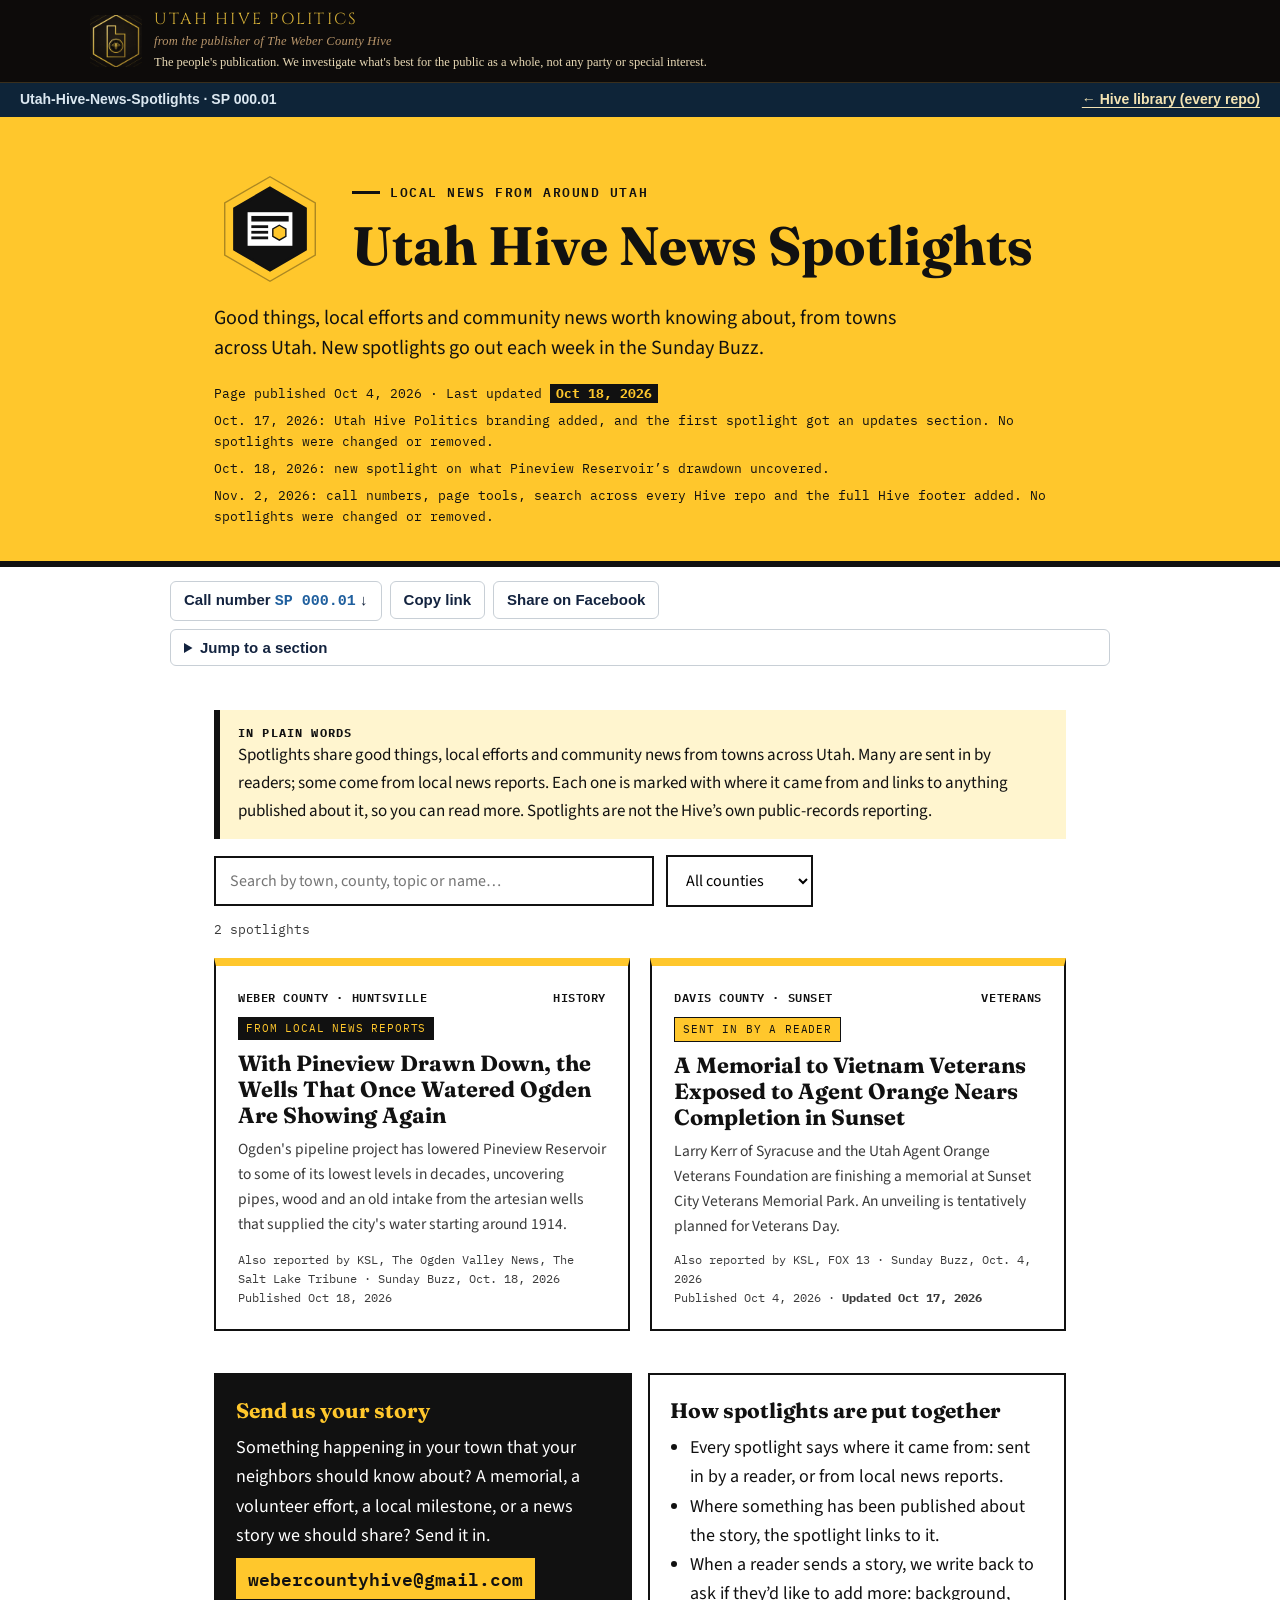
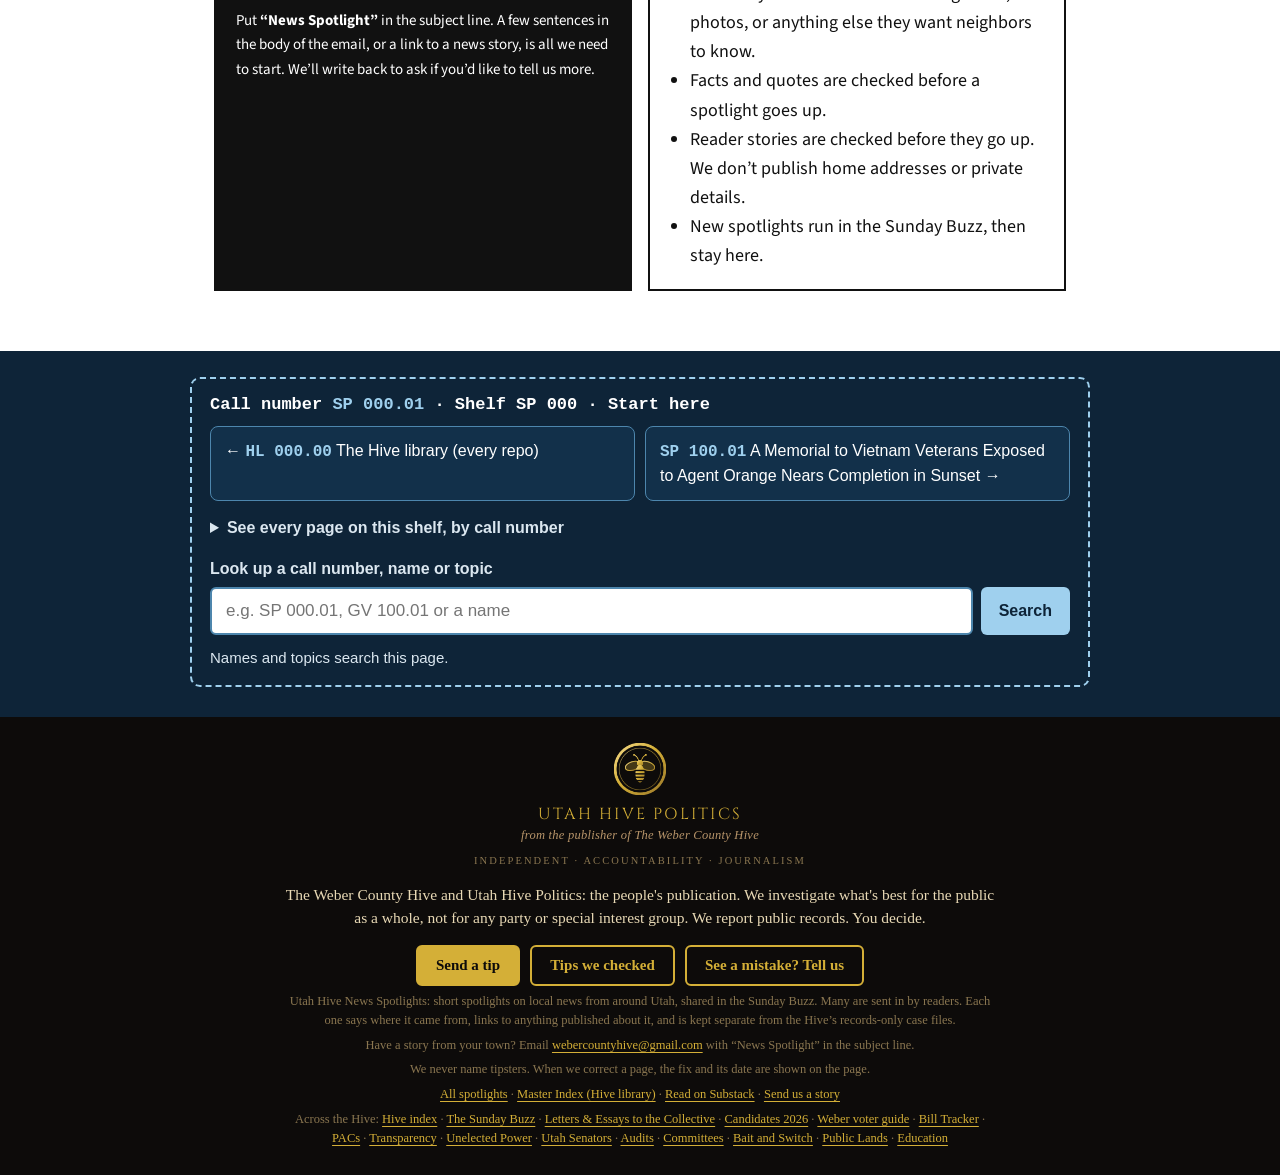
==== commit 748ea944: "Footer matches the Hive standard (Nov. 2)" ====
--- a/index.html
+++ b/index.html
@@ -53,15 +53,7 @@
 </section>
 
 <div class="hbx-shelfwrap"><div class="in"><div class="hbx-shelf" id="hbx-shelf"></div></div></div>
-<footer class="site-footer"><div class="wrap">
-  <h3>Utah Hive News Spotlights</h3><p style="color:var(--yellow);font-family:'IBM Plex Mono',monospace;font-size:12.5px;letter-spacing:.08em;text-transform:uppercase;">From Utah Hive Politics and The Weber County Hive</p>
-  <p>Short spotlights on local news from around Utah, shared in the Sunday Buzz. Many are sent in by readers. Each one says where it came from, links to anything published about it, and is kept separate from the Hive&rsquo;s records-only case files.</p>
-  <p>Have a story from your town? Email <a href="mailto:webercountyhive@gmail.com?subject=News%20Spotlight">webercountyhive@gmail.com</a> with &ldquo;News Spotlight&rdquo; in the subject line.</p>
-  <div class="site-links"><a href="index.html">All spotlights</a><a href="index.html#submit">Send us a story</a></div>
-  <p style="margin-top:6px;">Across the Hive:</p>
-  <div class="site-links"><a href="https://weber-county-hive.github.io/-weber-county-hive-index/">Hive index</a><a href="https://weber-county-hive.github.io/sunday_buzz/">The Sunday Buzz</a><a href="https://weber-county-hive.github.io/Letters-Essays-to-the-Collective/">Letters &amp; Essays to the Collective</a><a href="https://weber-county-hive.github.io/candidates2026/">Candidates 2026</a><a href="https://weber-county-hive.github.io/candidates2026/weber-2026-voter-guide.html">Weber voter guide</a><a href="https://weber-county-hive.github.io/Bill-Tracker/">Bill Tracker</a><a href="https://weber-county-hive.github.io/pac/">PACs</a><a href="https://weber-county-hive.github.io/Transparency/">Transparency</a><a href="https://weber-county-hive.github.io/Unelected-Power/">Unelected Power</a><a href="https://weber-county-hive.github.io/utah-senators/">Utah Senators</a><a href="https://weber-county-hive.github.io/audits/">Audits</a><a href="https://weber-county-hive.github.io/committees/">Committees</a><a href="https://weber-county-hive.github.io/bait-and-switch/">Bait and Switch</a><a href="https://weber-county-hive.github.io/public-lands/">Public Lands</a><a href="https://weber-county-hive.github.io/Education/">Education</a></div>
-</div></footer>
-<div class="hb-foot"><img src="hive-bee.png" alt=""><span class="hb-name">Utah Hive Politics</span><span class="hb-sub">from the publisher of The Weber County Hive</span><span class="hb-tag">Independent &middot; Accountability &middot; Journalism</span><p class="hb-line">The Weber County Hive and Utah Hive Politics: the people's publication. We investigate what's best for the public as a whole, not for any party or special interest group. We report public records. You decide.</p><p class="hb-tips"><a class="hb-btn" href="https://weber-county-hive.github.io/-weber-county-hive-index/tips.html#send">Send a tip</a><a class="hb-btn hb-btn2" href="https://weber-county-hive.github.io/-weber-county-hive-index/tips.html">Tips we checked</a><a class="hb-btn hb-btn2" href="https://weber-county-hive.github.io/-weber-county-hive-index/tips.html#send">See a mistake? Tell us</a></p><p class="hb-small">We never name tipsters. When we correct a page, the fix and its date are shown on the page.</p><p class="hb-small"><a href="index.html">All spotlights</a> · <a href="https://weber-county-hive.github.io/-weber-county-hive-index/">Master Index (Hive library)</a> · <a href="https://webercountyhive.substack.com/">Read on Substack</a></p></div>
+<div class="hb-foot"><img src="hive-bee.png" alt=""><span class="hb-name">Utah Hive Politics</span><span class="hb-sub">from the publisher of The Weber County Hive</span><span class="hb-tag">Independent &middot; Accountability &middot; Journalism</span><p class="hb-line">The Weber County Hive and Utah Hive Politics: the people's publication. We investigate what's best for the public as a whole, not for any party or special interest group. We report public records. You decide.</p><p class="hb-tips"><a class="hb-btn" href="https://weber-county-hive.github.io/-weber-county-hive-index/tips.html#send">Send a tip</a><a class="hb-btn hb-btn2" href="https://weber-county-hive.github.io/-weber-county-hive-index/tips.html">Tips we checked</a><a class="hb-btn hb-btn2" href="https://weber-county-hive.github.io/-weber-county-hive-index/tips.html#send">See a mistake? Tell us</a></p><p class="hb-small">Utah Hive News Spotlights: short spotlights on local news from around Utah, shared in the Sunday Buzz. Many are sent in by readers. Each one says where it came from, links to anything published about it, and is kept separate from the Hive&rsquo;s records-only case files.</p><p class="hb-small">Have a story from your town? Email <a href="mailto:webercountyhive@gmail.com?subject=News%20Spotlight">webercountyhive@gmail.com</a> with &ldquo;News Spotlight&rdquo; in the subject line.</p><p class="hb-small">We never name tipsters. When we correct a page, the fix and its date are shown on the page.</p><p class="hb-small"><a href="index.html">All spotlights</a> · <a href="https://weber-county-hive.github.io/-weber-county-hive-index/">Master Index (Hive library)</a> · <a href="https://webercountyhive.substack.com/">Read on Substack</a> · <a href="index.html#submit">Send us a story</a></p><p class="hb-small">Across the Hive: <a href="https://weber-county-hive.github.io/-weber-county-hive-index/">Hive index</a> · <a href="https://weber-county-hive.github.io/sunday_buzz/">The Sunday Buzz</a> · <a href="https://weber-county-hive.github.io/Letters-Essays-to-the-Collective/">Letters &amp; Essays to the Collective</a> · <a href="https://weber-county-hive.github.io/candidates2026/">Candidates 2026</a> · <a href="https://weber-county-hive.github.io/candidates2026/weber-2026-voter-guide.html">Weber voter guide</a> · <a href="https://weber-county-hive.github.io/Bill-Tracker/">Bill Tracker</a> · <a href="https://weber-county-hive.github.io/pac/">PACs</a> · <a href="https://weber-county-hive.github.io/Transparency/">Transparency</a> · <a href="https://weber-county-hive.github.io/Unelected-Power/">Unelected Power</a> · <a href="https://weber-county-hive.github.io/utah-senators/">Utah Senators</a> · <a href="https://weber-county-hive.github.io/audits/">Audits</a> · <a href="https://weber-county-hive.github.io/committees/">Committees</a> · <a href="https://weber-county-hive.github.io/bait-and-switch/">Bait and Switch</a> · <a href="https://weber-county-hive.github.io/public-lands/">Public Lands</a> · <a href="https://weber-county-hive.github.io/Education/">Education</a></p></div>
 
 <script src="spotlights-data.js?v=2"></script>
 <script>
